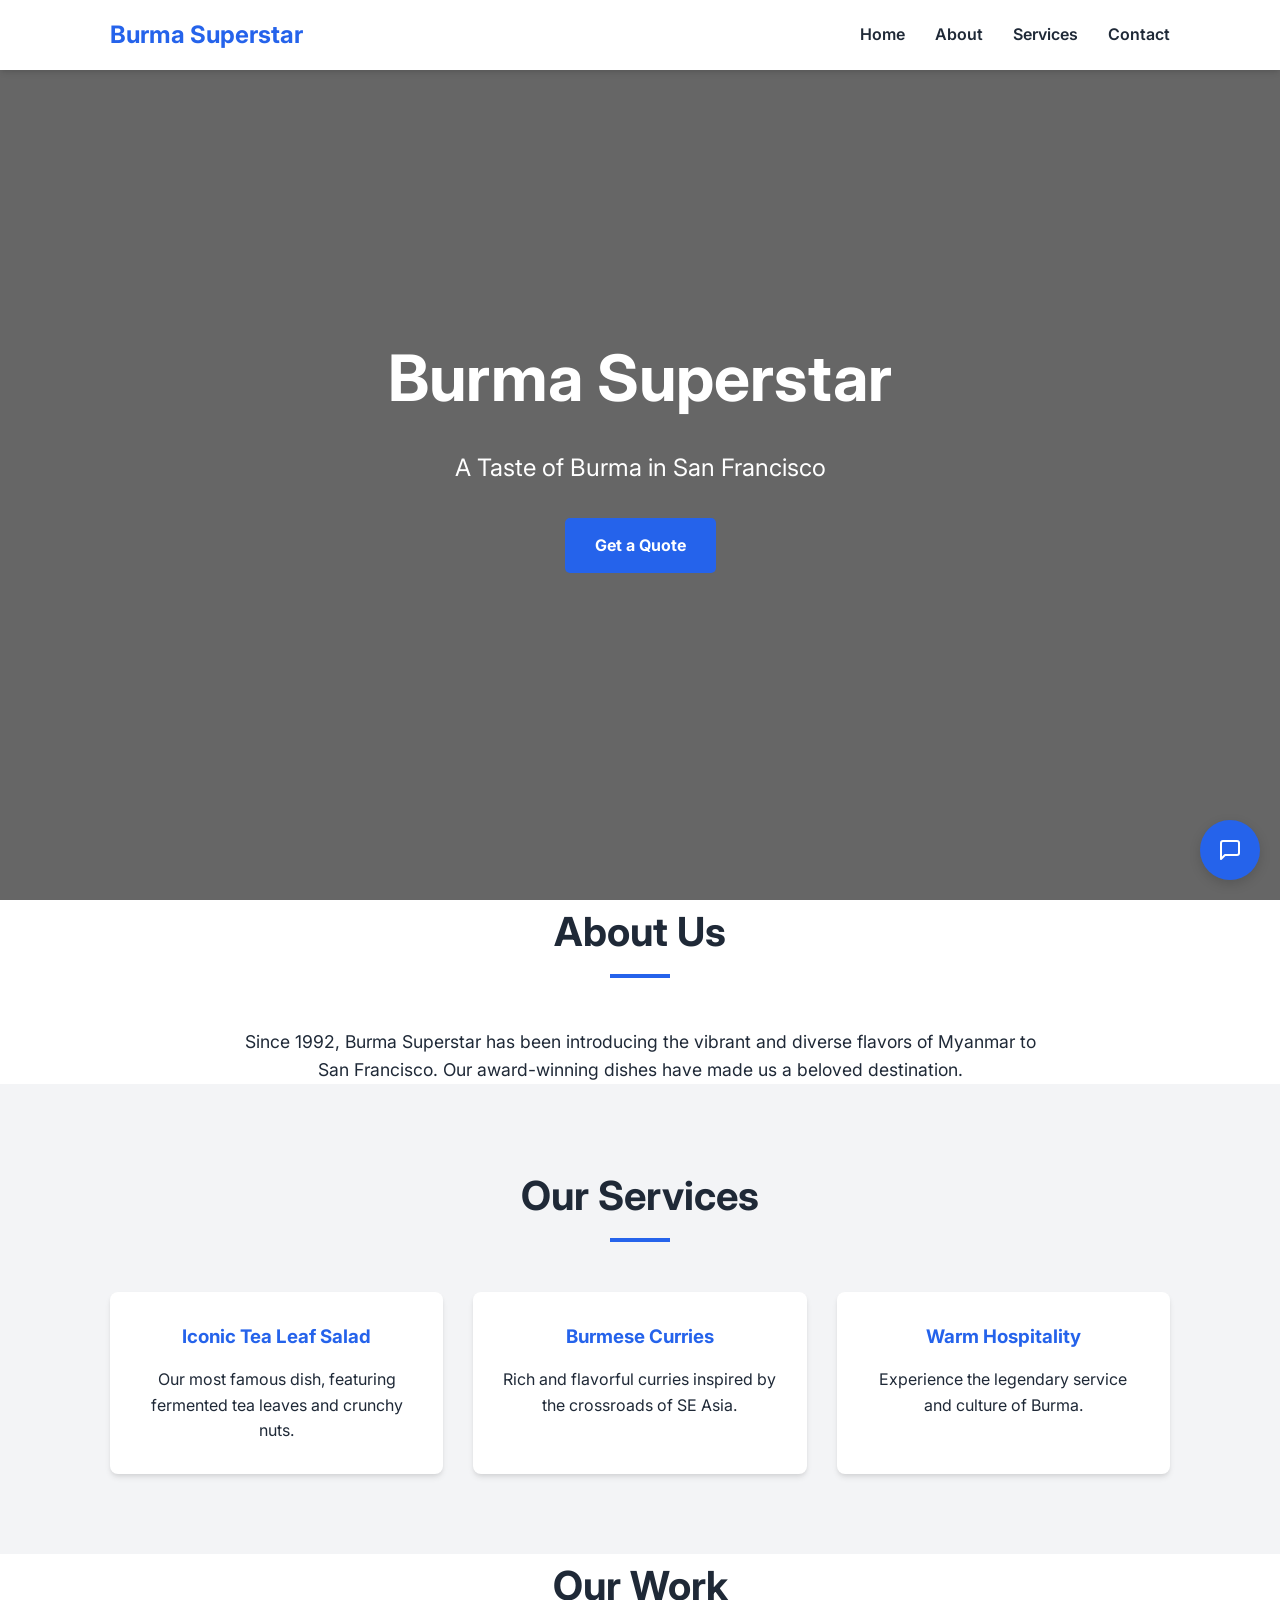
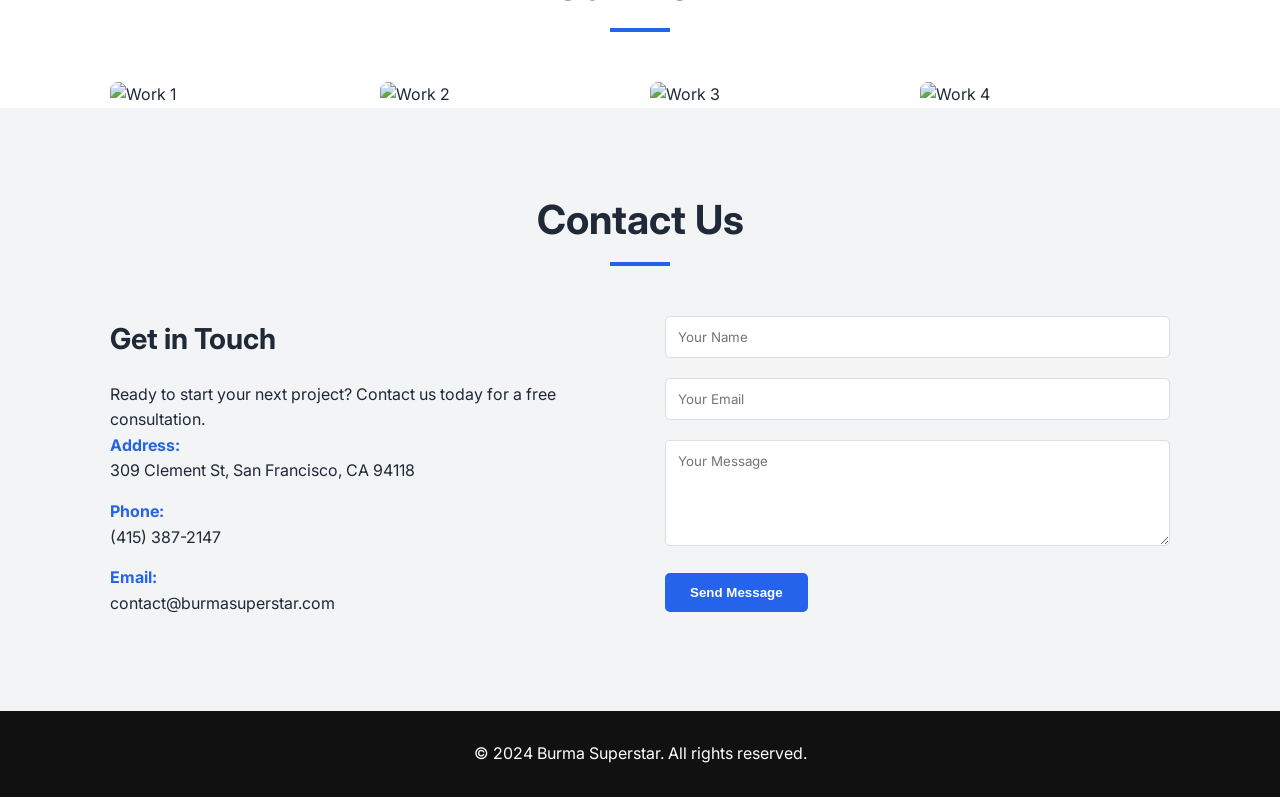
==== lead-demos/burma-superstar/index.html @ 4bf205c2 "Add Pindola agency website and lead demos" ====
<!DOCTYPE html>
<html lang="en">
<head>
    <meta charset="UTF-8">
    <meta name="viewport" content="width=device-width, initial-scale=1.0">
    <title>Burma Superstar - A Taste of Burma in San Francisco</title>
    <link rel="stylesheet" href="style.css">
    <link rel="preconnect" href="https://fonts.googleapis.com">
    <link rel="preconnect" href="https://fonts.gstatic.com" crossorigin>
    <link href="https://fonts.googleapis.com/css2?family=Inter:wght@400;600;700&display=swap" rel="stylesheet">
</head>
<body>
    <header>
        <nav class="container">
            <div class="logo">Burma Superstar</div>
            <ul>
                <li><a href="#hero">Home</a></li>
                <li><a href="#about">About</a></li>
                <li><a href="#services">Services</a></li>
                <li><a href="#contact">Contact</a></li>
            </ul>
        </nav>
    </header>

    <section id="hero" class="hero">
        <div class="hero-overlay"></div>
        <div class="hero-content container">
            <h1>Burma Superstar</h1>
            <p>A Taste of Burma in San Francisco</p>
            <a href="#contact" class="cta-button">Get a Quote</a>
        </div>
    </section>

    <section id="about" class="about container">
        <div class="section-header">
            <h2>About Us</h2>
            <div class="underline"></div>
        </div>
        <p>Since 1992, Burma Superstar has been introducing the vibrant and diverse flavors of Myanmar to San Francisco. Our award-winning dishes have made us a beloved destination.</p>
    </section>

    <section id="services" class="services bg-light">
        <div class="container">
            <div class="section-header">
                <h2>Our Services</h2>
                <div class="underline"></div>
            </div>
            <div class="services-grid">
                
                <div class="service-card">
                    <h3>Iconic Tea Leaf Salad</h3>
                    <p>Our most famous dish, featuring fermented tea leaves and crunchy nuts.</p>
                </div>
                <div class="service-card">
                    <h3>Burmese Curries</h3>
                    <p>Rich and flavorful curries inspired by the crossroads of SE Asia.</p>
                </div>
                <div class="service-card">
                    <h3>Warm Hospitality</h3>
                    <p>Experience the legendary service and culture of Burma.</p>
                </div>
            </div>
        </div>
    </section>

    <section id="gallery" class="gallery container">
        <div class="section-header">
            <h2>Our Work</h2>
            <div class="underline"></div>
        </div>
        <div class="gallery-grid">
            <div class="gallery-item"><img src="https://images.unsplash.com/photo-1521737711867-e3b97375f902?auto=format&fit=crop&w=400&q=80" alt="Work 1"></div>
            <div class="gallery-item"><img src="https://images.unsplash.com/photo-1497366216548-37526070297c?auto=format&fit=crop&w=400&q=80" alt="Work 2"></div>
            <div class="gallery-item"><img src="https://images.unsplash.com/photo-1497366811353-6870744d04b2?auto=format&fit=crop&w=400&q=80" alt="Work 3"></div>
            <div class="gallery-item"><img src="https://images.unsplash.com/photo-1556761175-b413da4baf72?auto=format&fit=crop&w=400&q=80" alt="Work 4"></div>
        </div>
    </section>

    <section id="contact" class="contact bg-light">
        <div class="container">
            <div class="section-header">
                <h2>Contact Us</h2>
                <div class="underline"></div>
            </div>
            <div class="contact-container">
                <div class="contact-info">
                    <h3>Get in Touch</h3>
                    <p>Ready to start your next project? Contact us today for a free consultation.</p>
                    <div class="info-item">
                        <strong>Address:</strong>
                        <span>309 Clement St, San Francisco, CA 94118</span>
                    </div>
                    <div class="info-item">
                        <strong>Phone:</strong>
                        <span>(415) 387-2147</span>
                    </div>
                    <div class="info-item">
                        <strong>Email:</strong>
                        <span>contact@burmasuperstar.com</span>
                    </div>
                </div>
                <form id="contact-form" class="contact-form">
                    <div class="form-group">
                        <input type="text" name="name" placeholder="Your Name" required>
                    </div>
                    <div class="form-group">
                        <input type="email" name="email" placeholder="Your Email" required>
                    </div>
                    <div class="form-group">
                        <textarea name="message" placeholder="Your Message" rows="5" required></textarea>
                    </div>
                    <button type="submit" class="submit-button">Send Message</button>
                </form>
            </div>
        </div>
    </section>

    <footer>
        <div class="container">
            <p>&copy; 2024 Burma Superstar. All rights reserved.</p>
        </div>
    </footer>

    <!-- AI Chat Widget placeholder -->
    <div id="ai-chat-widget"></div>
    <script src="chat-widget.js"></script>
    <script src="script.js"></script>
</body>
</html>
---- lead-demos/burma-superstar/style.css ----
:root {
    --primary-color: #2563eb;
    --secondary-color: #1e40af;
    --accent-color: #3b82f6;
    --text-color: #1f2937;
    --light-gray: #f3f4f6;
    --white: #ffffff;
    --shadow: 0 4px 6px -1px rgba(0, 0, 0, 0.1), 0 2px 4px -1px rgba(0, 0, 0, 0.06);
}

* {
    margin: 0;
    padding: 0;
    box-sizing: border-box;
}

body {
    font-family: 'Inter', sans-serif;
    line-height: 1.6;
    color: var(--text-color);
    scroll-behavior: smooth;
}

.container {
    max-width: 1100px;
    margin: 0 auto;
    padding: 0 20px;
}

.bg-light {
    background-color: var(--light-gray);
}

section {
    padding: 80px 0;
}

.section-header {
    text-align: center;
    margin-bottom: 50px;
}

.section-header h2 {
    font-size: 2.5rem;
    margin-bottom: 10px;
}

.underline {
    width: 60px;
    height: 4px;
    background-color: var(--primary-color);
    margin: 0 auto;
}

/* Header & Nav */
header {
    background: var(--white);
    box-shadow: var(--shadow);
    position: fixed;
    width: 100%;
    top: 0;
    z-index: 1000;
}

nav {
    display: flex;
    justify-content: space-between;
    align-items: center;
    height: 70px;
}

.logo {
    font-size: 1.5rem;
    font-weight: 700;
    color: var(--primary-color);
}

nav ul {
    display: flex;
    list-style: none;
}

nav ul li {
    margin-left: 30px;
}

nav ul li a {
    text-decoration: none;
    color: var(--text-color);
    font-weight: 600;
    transition: color 0.3s;
}

nav ul li a:hover {
    color: var(--primary-color);
}

/* Hero */
.hero {
    height: 100vh;
    background: url('https://images.unsplash.com/photo-1540189549336-e6e99c3679fe?auto=format&fit=crop&w=1920&q=80') no-repeat center center/cover;
    display: flex;
    align-items: center;
    justify-content: center;
    text-align: center;
    color: var(--white);
    position: relative;
}

.hero-overlay {
    position: absolute;
    top: 0;
    left: 0;
    width: 100%;
    height: 100%;
    background: rgba(0, 0, 0, 0.6);
}

.hero-content {
    position: relative;
    z-index: 1;
}

.hero-content h1 {
    font-size: 4rem;
    margin-bottom: 20px;
}

.hero-content p {
    font-size: 1.5rem;
    margin-bottom: 30px;
}

.cta-button {
    display: inline-block;
    background: var(--primary-color);
    color: var(--white);
    padding: 15px 30px;
    border-radius: 5px;
    text-decoration: none;
    font-weight: 700;
    transition: background 0.3s;
}

.cta-button:hover {
    background: var(--secondary-color);
}

/* About */
.about p {
    font-size: 1.1rem;
    text-align: center;
    max-width: 800px;
    margin: 0 auto;
}

/* Services */
.services-grid {
    display: grid;
    grid-template-columns: repeat(auto-fit, minmax(250px, 1fr));
    gap: 30px;
}

.service-card {
    background: var(--white);
    padding: 30px;
    border-radius: 8px;
    box-shadow: var(--shadow);
    text-align: center;
}

.service-card h3 {
    margin-bottom: 15px;
    color: var(--primary-color);
}

/* Gallery */
.gallery-grid {
    display: grid;
    grid-template-columns: repeat(auto-fit, minmax(200px, 1fr));
    gap: 20px;
}

.gallery-item img {
    width: 100%;
    height: 250px;
    object-fit: cover;
    border-radius: 8px;
    transition: transform 0.3s;
}

.gallery-item img:hover {
    transform: scale(1.05);
}

/* Contact */
.contact-container {
    display: grid;
    grid-template-columns: 1fr 1fr;
    gap: 50px;
}

.contact-info h3 {
    font-size: 1.8rem;
    margin-bottom: 20px;
}

.info-item {
    margin-bottom: 15px;
}

.info-item strong {
    display: block;
    color: var(--primary-color);
}

.contact-form .form-group {
    margin-bottom: 20px;
}

.contact-form input, .contact-form textarea {
    width: 100%;
    padding: 12px;
    border: 1px solid #ddd;
    border-radius: 5px;
    font-family: inherit;
}

.submit-button {
    background: var(--primary-color);
    color: var(--white);
    padding: 12px 25px;
    border: none;
    border-radius: 5px;
    font-weight: 700;
    cursor: pointer;
    transition: background 0.3s;
}

.submit-button:hover {
    background: var(--secondary-color);
}

/* Footer */
footer {
    background: #111;
    color: #fff;
    padding: 30px 0;
    text-align: center;
}

/* Responsive */
@media (max-width: 768px) {
    .hero-content h1 {
        font-size: 2.5rem;
    }
    
    .contact-container {
        grid-template-columns: 1fr;
    }
    
    nav ul {
        display: none; /* Simple for now, could add a burger menu */
    }
}
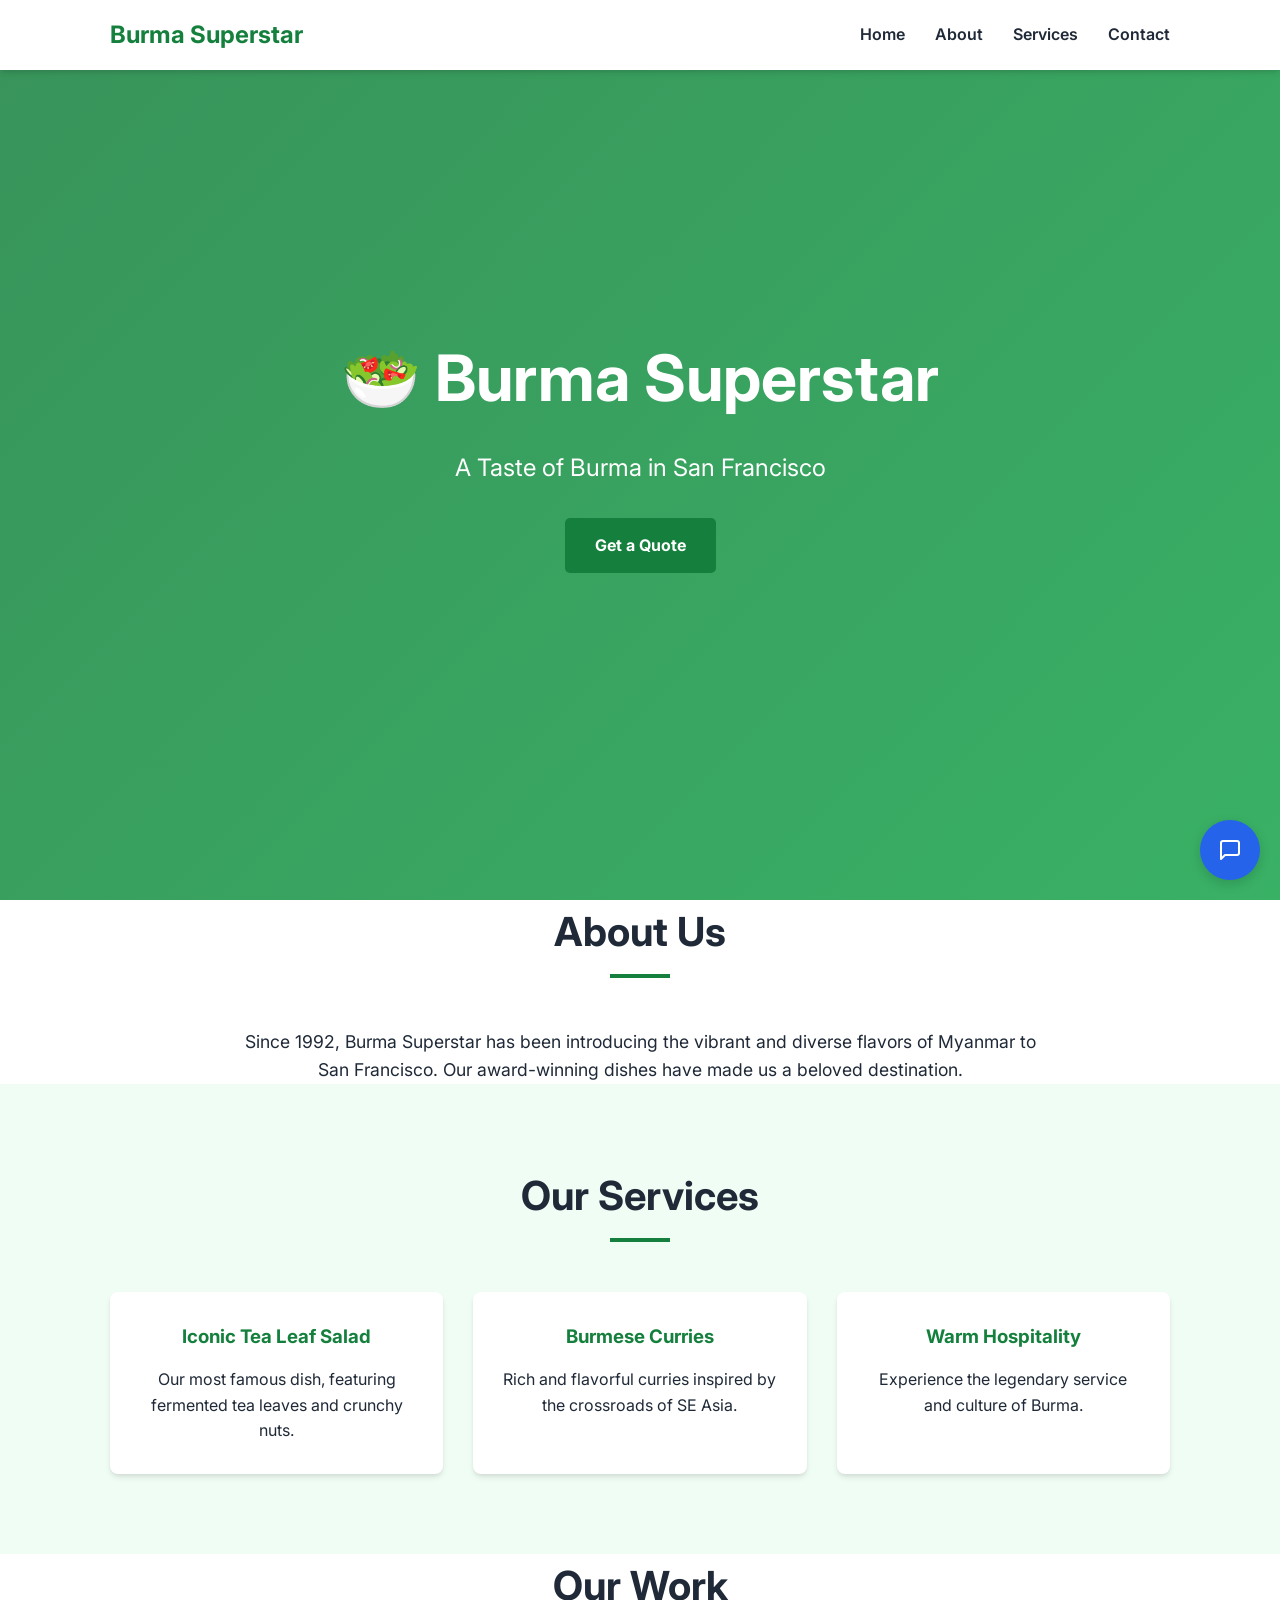
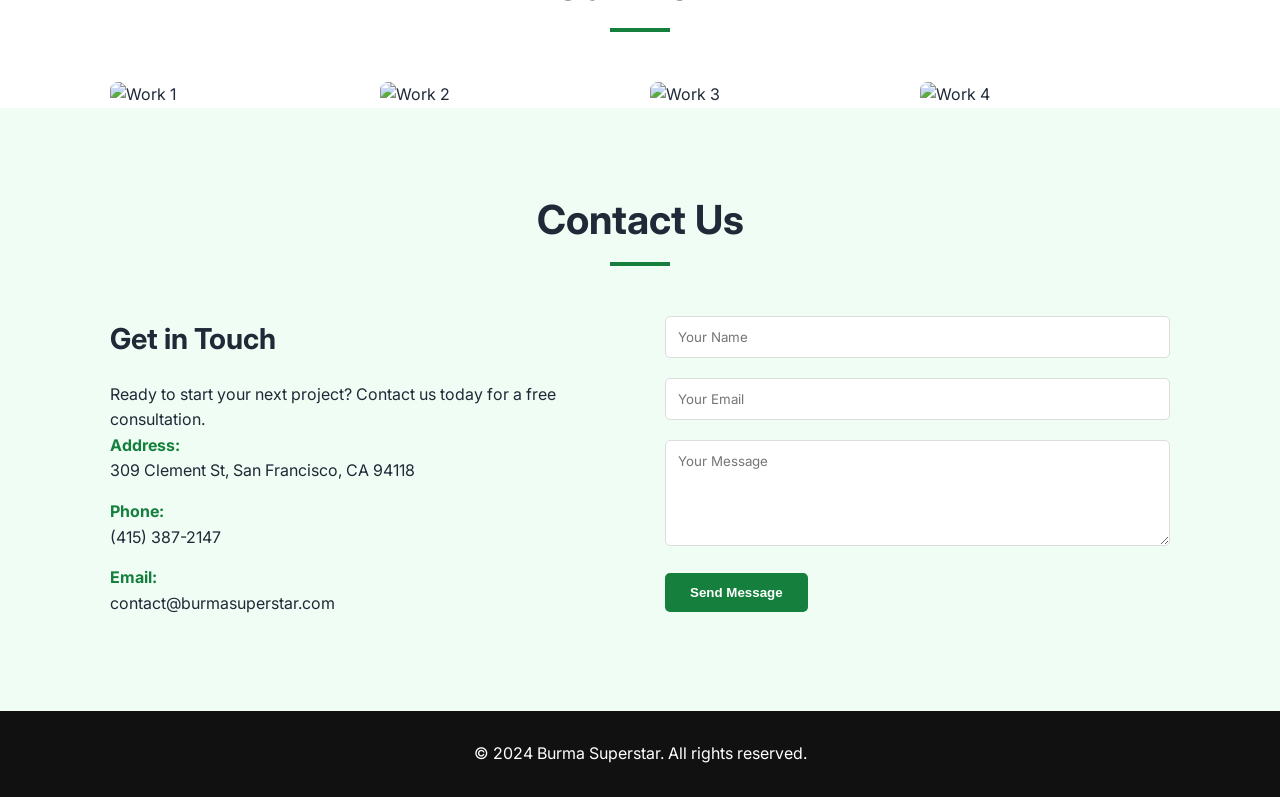
==== commit f3c888d1: "Complete redesign of Pindola agency site and all 12 lead demos with business-appropriate themes and " ====
--- a/lead-demos/burma-superstar/index.html
+++ b/lead-demos/burma-superstar/index.html
@@ -25,7 +25,7 @@
     <section id="hero" class="hero">
         <div class="hero-overlay"></div>
         <div class="hero-content container">
-            <h1>Burma Superstar</h1>
+            <h1>🥗 Burma Superstar</h1>
             <p>A Taste of Burma in San Francisco</p>
             <a href="#contact" class="cta-button">Get a Quote</a>
         </div>
--- a/lead-demos/burma-superstar/style.css
+++ b/lead-demos/burma-superstar/style.css
@@ -1,9 +1,9 @@
 :root {
-    --primary-color: #2563eb;
-    --secondary-color: #1e40af;
-    --accent-color: #3b82f6;
+    --primary-color: #15803d;
+    --secondary-color: #14532d;
+    --accent-color: #15803d;
     --text-color: #1f2937;
-    --light-gray: #f3f4f6;
+    --light-gray: #f0fdf4;
     --white: #ffffff;
     --shadow: 0 4px 6px -1px rgba(0, 0, 0, 0.1), 0 2px 4px -1px rgba(0, 0, 0, 0.06);
 }
@@ -113,7 +113,7 @@
     left: 0;
     width: 100%;
     height: 100%;
-    background: rgba(0, 0, 0, 0.6);
+    background: linear-gradient(135deg, #15803d, #16a34a); opacity: 0.85;
 }
 
 .hero-content {
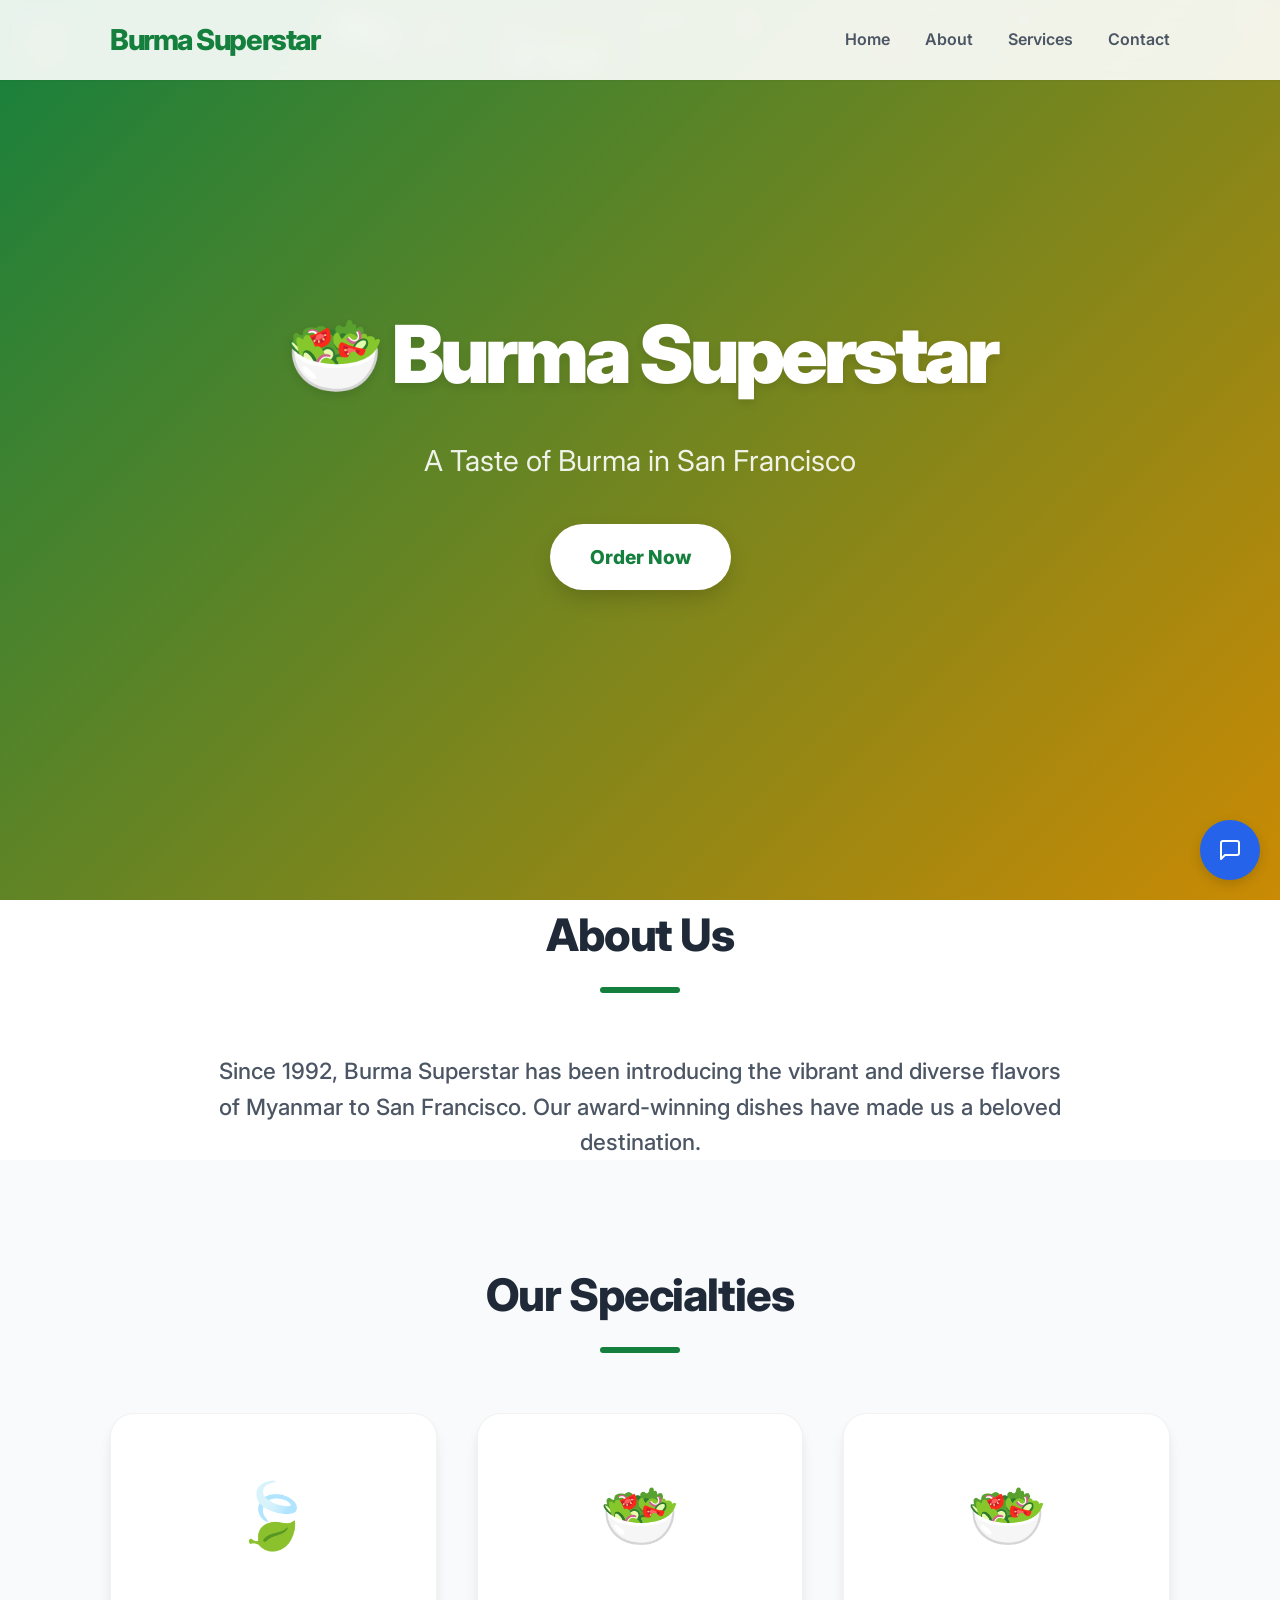
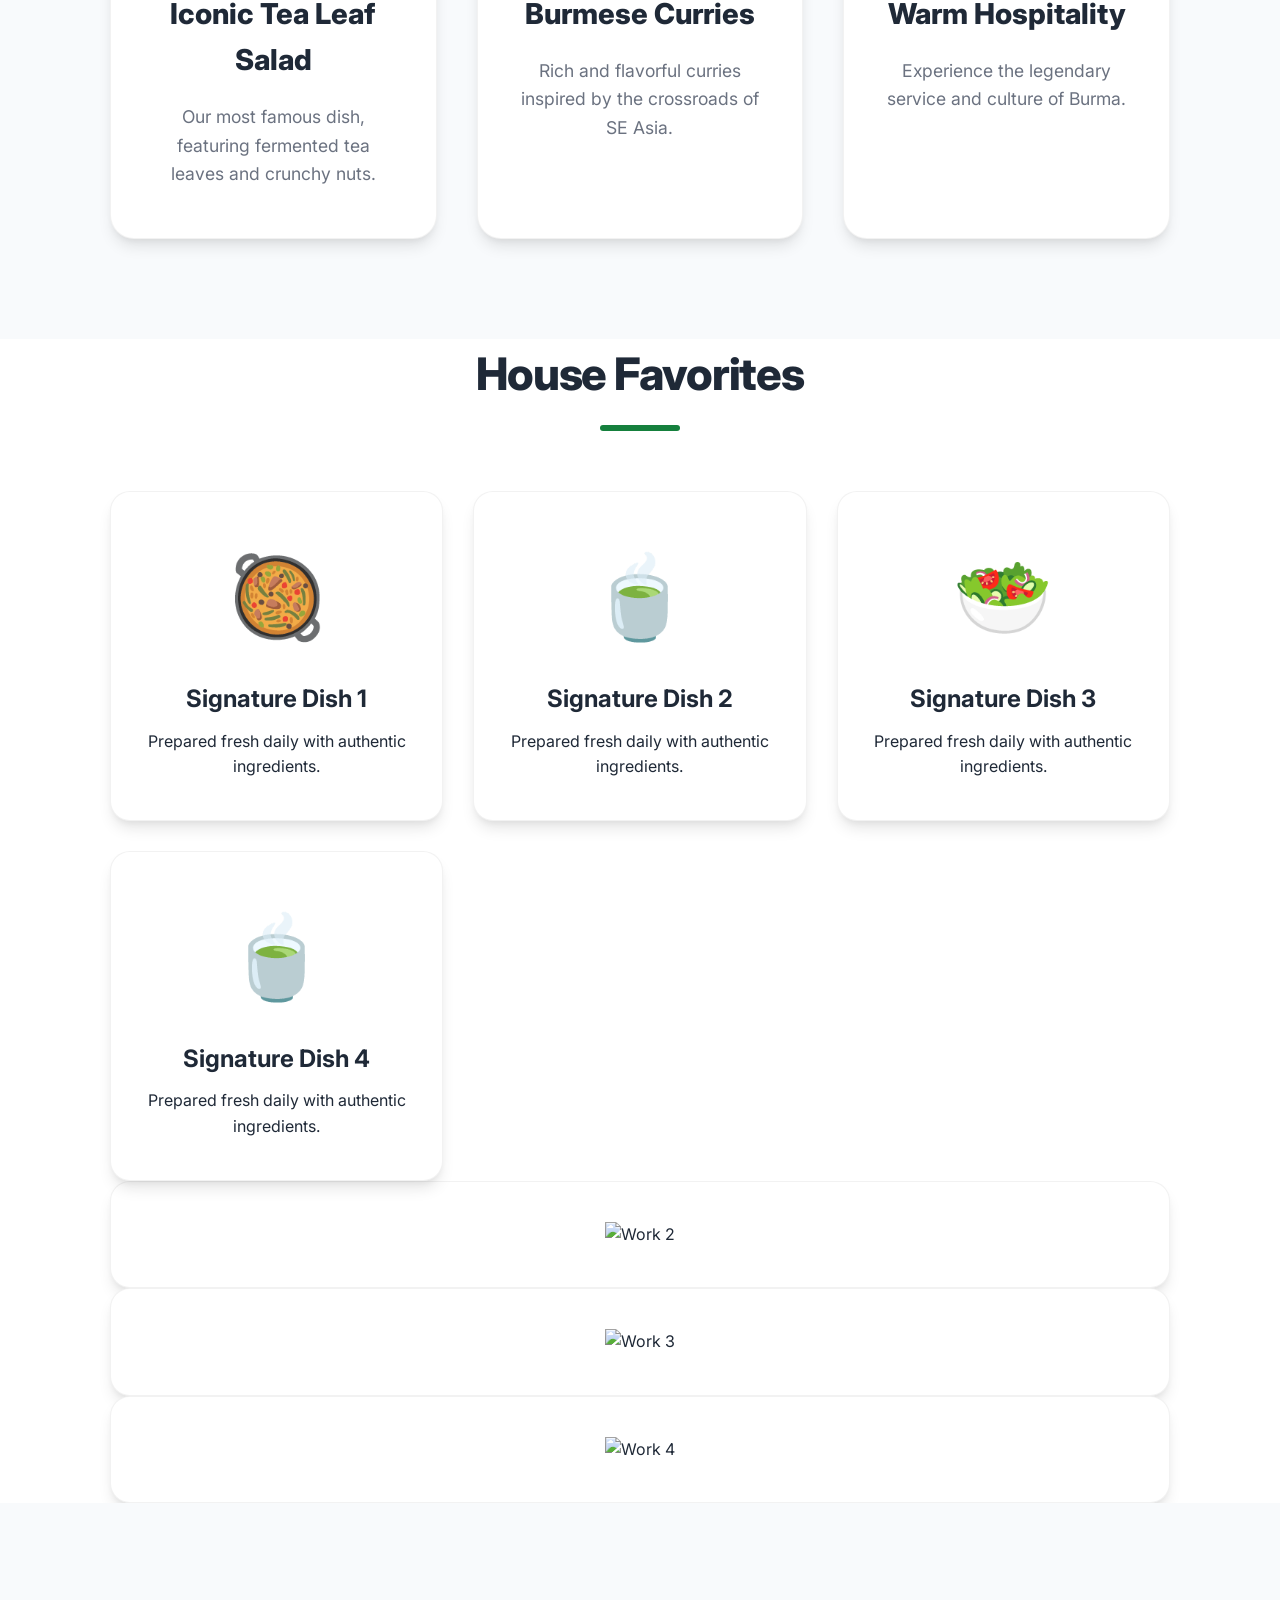
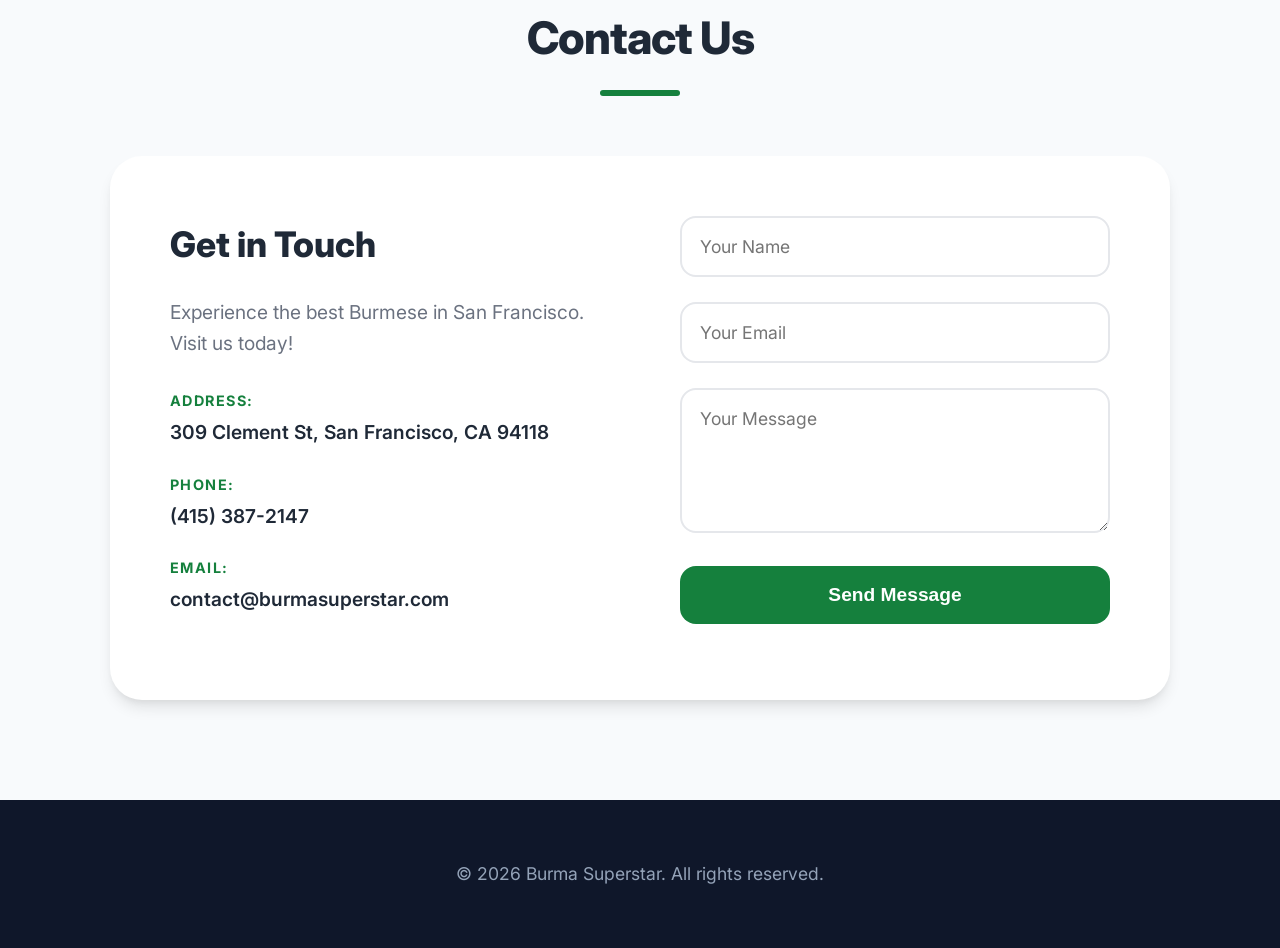
==== commit 4adf08d8: "Deep visual redesign of all 12 lead demos and polish of Pindola agency site" ====
--- a/lead-demos/burma-superstar/index.html
+++ b/lead-demos/burma-superstar/index.html
@@ -22,12 +22,12 @@
         </nav>
     </header>
 
-    <section id="hero" class="hero">
-        <div class="hero-overlay"></div>
+    <section id="hero" class="hero"><div class="floating-emojis"><span class="floating-emoji" style="left: 26%; animation-delay: -1s; animation-duration: 18s; font-size: 2.3135529219743183rem;">🍚</span><span class="floating-emoji" style="left: 42%; animation-delay: -8s; animation-duration: 10s; font-size: 3.598716972448259rem;">🥗</span><span class="floating-emoji" style="left: 57%; animation-delay: -4s; animation-duration: 14s; font-size: 1.4907224651662787rem;">🍵</span><span class="floating-emoji" style="left: 67%; animation-delay: -8s; animation-duration: 10s; font-size: 3.2918644303598854rem;">🥘</span><span class="floating-emoji" style="left: 28%; animation-delay: -4s; animation-duration: 16s; font-size: 2.850293403845755rem;">🍵</span><span class="floating-emoji" style="left: 1%; animation-delay: -7s; animation-duration: 18s; font-size: 3.2976596823254964rem;">🥘</span><span class="floating-emoji" style="left: 52%; animation-delay: -3s; animation-duration: 12s; font-size: 1.229990524091917rem;">🥗</span><span class="floating-emoji" style="left: 72%; animation-delay: -15s; animation-duration: 12s; font-size: 1.0854636293690958rem;">🍵</span><span class="floating-emoji" style="left: 25%; animation-delay: -1s; animation-duration: 10s; font-size: 2.042964510809762rem;">🍵</span><span class="floating-emoji" style="left: 79%; animation-delay: -12s; animation-duration: 20s; font-size: 1.2784212547159424rem;">🥗</span><span class="floating-emoji" style="left: 28%; animation-delay: -14s; animation-duration: 17s; font-size: 1.6499910916488592rem;">🥗</span><span class="floating-emoji" style="left: 97%; animation-delay: -10s; animation-duration: 14s; font-size: 1.0943876588358403rem;">🍵</span><span class="floating-emoji" style="left: 32%; animation-delay: -10s; animation-duration: 20s; font-size: 2.5255681476484675rem;">🥘</span><span class="floating-emoji" style="left: 38%; animation-delay: -13s; animation-duration: 18s; font-size: 3.5356898951483196rem;">🍵</span><span class="floating-emoji" style="left: 50%; animation-delay: -12s; animation-duration: 12s; font-size: 1.383091128853768rem;">🥗</span></div>
+        
         <div class="hero-content container">
             <h1>🥗 Burma Superstar</h1>
             <p>A Taste of Burma in San Francisco</p>
-            <a href="#contact" class="cta-button">Get a Quote</a>
+            <a href="#contact" class="cta-button">Order Now</a>
         </div>
     </section>
 
@@ -42,20 +42,20 @@
     <section id="services" class="services bg-light">
         <div class="container">
             <div class="section-header">
-                <h2>Our Services</h2>
+                <h2>Our Specialties</h2>
                 <div class="underline"></div>
             </div>
             <div class="services-grid">
                 
-                <div class="service-card">
+                <div class="service-card"><span class="card-emoji">🍃</span>
                     <h3>Iconic Tea Leaf Salad</h3>
                     <p>Our most famous dish, featuring fermented tea leaves and crunchy nuts.</p>
                 </div>
-                <div class="service-card">
+                <div class="service-card"><span class="card-emoji">🥗</span>
                     <h3>Burmese Curries</h3>
                     <p>Rich and flavorful curries inspired by the crossroads of SE Asia.</p>
                 </div>
-                <div class="service-card">
+                <div class="service-card"><span class="card-emoji">🥗</span>
                     <h3>Warm Hospitality</h3>
                     <p>Experience the legendary service and culture of Burma.</p>
                 </div>
@@ -65,11 +65,31 @@
 
     <section id="gallery" class="gallery container">
         <div class="section-header">
-            <h2>Our Work</h2>
+            <h2>House Favorites</h2>
             <div class="underline"></div>
         </div>
         <div class="gallery-grid">
-            <div class="gallery-item"><img src="https://images.unsplash.com/photo-1521737711867-e3b97375f902?auto=format&fit=crop&w=400&q=80" alt="Work 1"></div>
+                <div class="gallery-item">
+                    <span class="item-emoji">🥘</span>
+                    <h4>Signature Dish 1</h4>
+                    <p>Prepared fresh daily with authentic ingredients.</p>
+                </div>
+                <div class="gallery-item">
+                    <span class="item-emoji">🍵</span>
+                    <h4>Signature Dish 2</h4>
+                    <p>Prepared fresh daily with authentic ingredients.</p>
+                </div>
+                <div class="gallery-item">
+                    <span class="item-emoji">🥗</span>
+                    <h4>Signature Dish 3</h4>
+                    <p>Prepared fresh daily with authentic ingredients.</p>
+                </div>
+                <div class="gallery-item">
+                    <span class="item-emoji">🍵</span>
+                    <h4>Signature Dish 4</h4>
+                    <p>Prepared fresh daily with authentic ingredients.</p>
+                </div>
+        </div>
             <div class="gallery-item"><img src="https://images.unsplash.com/photo-1497366216548-37526070297c?auto=format&fit=crop&w=400&q=80" alt="Work 2"></div>
             <div class="gallery-item"><img src="https://images.unsplash.com/photo-1497366811353-6870744d04b2?auto=format&fit=crop&w=400&q=80" alt="Work 3"></div>
             <div class="gallery-item"><img src="https://images.unsplash.com/photo-1556761175-b413da4baf72?auto=format&fit=crop&w=400&q=80" alt="Work 4"></div>
@@ -85,7 +105,7 @@
             <div class="contact-container">
                 <div class="contact-info">
                     <h3>Get in Touch</h3>
-                    <p>Ready to start your next project? Contact us today for a free consultation.</p>
+                    <p>Experience the best Burmese in San Francisco. Visit us today!</p>
                     <div class="info-item">
                         <strong>Address:</strong>
                         <span>309 Clement St, San Francisco, CA 94118</span>
@@ -117,7 +137,7 @@
 
     <footer>
         <div class="container">
-            <p>&copy; 2024 Burma Superstar. All rights reserved.</p>
+            <p>&copy; 2026 Burma Superstar. All rights reserved.</p>
         </div>
     </footer>
 
--- a/lead-demos/burma-superstar/style.css
+++ b/lead-demos/burma-superstar/style.css
@@ -1,11 +1,13 @@
+
 :root {
     --primary-color: #15803d;
     --secondary-color: #14532d;
     --accent-color: #15803d;
     --text-color: #1f2937;
-    --light-gray: #f0fdf4;
+    --light-gray: #f8fafc;
     --white: #ffffff;
-    --shadow: 0 4px 6px -1px rgba(0, 0, 0, 0.1), 0 2px 4px -1px rgba(0, 0, 0, 0.06);
+    --hero-bg: linear-gradient(135deg, #15803d, #ca8a04);
+    --shadow: 0 10px 15px -3px rgba(0, 0, 0, 0.1), 0 4px 6px -2px rgba(0, 0, 0, 0.05);
 }
 
 * {
@@ -19,6 +21,7 @@
     line-height: 1.6;
     color: var(--text-color);
     scroll-behavior: smooth;
+    overflow-x: hidden;
 }
 
 .container {
@@ -32,30 +35,34 @@
 }
 
 section {
-    padding: 80px 0;
+    padding: 100px 0;
 }
 
 .section-header {
     text-align: center;
-    margin-bottom: 50px;
+    margin-bottom: 60px;
 }
 
 .section-header h2 {
-    font-size: 2.5rem;
-    margin-bottom: 10px;
+    font-size: 2.8rem;
+    margin-bottom: 15px;
+    font-weight: 800;
+    letter-spacing: -0.025em;
 }
 
 .underline {
-    width: 60px;
-    height: 4px;
+    width: 80px;
+    height: 6px;
     background-color: var(--primary-color);
     margin: 0 auto;
+    border-radius: 3px;
 }
 
 /* Header & Nav */
 header {
-    background: var(--white);
-    box-shadow: var(--shadow);
+    background: rgba(255, 255, 255, 0.9);
+    backdrop-filter: blur(10px);
+    box-shadow: 0 1px 2px 0 rgba(0, 0, 0, 0.05);
     position: fixed;
     width: 100%;
     top: 0;
@@ -66,13 +73,14 @@
     display: flex;
     justify-content: space-between;
     align-items: center;
-    height: 70px;
+    height: 80px;
 }
 
 .logo {
-    font-size: 1.5rem;
-    font-weight: 700;
+    font-size: 1.8rem;
+    font-weight: 800;
     color: var(--primary-color);
+    letter-spacing: -0.05em;
 }
 
 nav ul {
@@ -81,14 +89,14 @@
 }
 
 nav ul li {
-    margin-left: 30px;
+    margin-left: 35px;
 }
 
 nav ul li a {
     text-decoration: none;
-    color: var(--text-color);
+    color: #4b5563;
     font-weight: 600;
-    transition: color 0.3s;
+    transition: all 0.3s;
 }
 
 nav ul li a:hover {
@@ -98,168 +106,272 @@
 /* Hero */
 .hero {
     height: 100vh;
-    background: url('https://images.unsplash.com/photo-1540189549336-e6e99c3679fe?auto=format&fit=crop&w=1920&q=80') no-repeat center center/cover;
+    background: var(--hero-bg);
     display: flex;
     align-items: center;
     justify-content: center;
     text-align: center;
     color: var(--white);
     position: relative;
-}
-
-.hero-overlay {
+    padding-top: 80px;
+}
+
+.hero-content {
+    position: relative;
+    z-index: 2;
+}
+
+.hero-content h1 {
+    font-size: 5rem;
+    margin-bottom: 20px;
+    font-weight: 900;
+    letter-spacing: -0.05em;
+    text-shadow: 0 4px 10px rgba(0,0,0,0.1);
+}
+
+.hero-content p {
+    font-size: 1.8rem;
+    margin-bottom: 40px;
+    opacity: 0.9;
+    max-width: 800px;
+    margin-left: auto;
+    margin-right: auto;
+}
+
+.floating-emojis {
     position: absolute;
     top: 0;
     left: 0;
     width: 100%;
     height: 100%;
-    background: linear-gradient(135deg, #15803d, #16a34a); opacity: 0.85;
-}
-
-.hero-content {
-    position: relative;
+    overflow: hidden;
     z-index: 1;
-}
-
-.hero-content h1 {
-    font-size: 4rem;
-    margin-bottom: 20px;
-}
-
-.hero-content p {
-    font-size: 1.5rem;
-    margin-bottom: 30px;
+    pointer-events: none;
+}
+
+.floating-emoji {
+    position: absolute;
+    font-size: 3rem;
+    opacity: 0.2;
+    animation: float 15s infinite linear;
+}
+
+@keyframes float {
+    0% { transform: translateY(110vh) rotate(0deg); }
+    100% { transform: translateY(-20vh) rotate(360deg); }
 }
 
 .cta-button {
     display: inline-block;
-    background: var(--primary-color);
-    color: var(--white);
-    padding: 15px 30px;
-    border-radius: 5px;
+    background: var(--white);
+    color: var(--primary-color);
+    padding: 18px 40px;
+    border-radius: 50px;
     text-decoration: none;
-    font-weight: 700;
-    transition: background 0.3s;
+    font-weight: 800;
+    font-size: 1.2rem;
+    transition: all 0.3s;
+    box-shadow: 0 10px 25px -5px rgba(0, 0, 0, 0.2);
 }
 
 .cta-button:hover {
-    background: var(--secondary-color);
+    transform: translateY(-5px);
+    box-shadow: 0 20px 30px -10px rgba(0, 0, 0, 0.3);
+    background: var(--light-gray);
 }
 
 /* About */
 .about p {
-    font-size: 1.1rem;
-    text-align: center;
-    max-width: 800px;
+    font-size: 1.4rem;
+    text-align: center;
+    max-width: 850px;
     margin: 0 auto;
-}
-
-/* Services */
+    color: #4b5563;
+    font-weight: 500;
+}
+
+/* Specialties */
 .services-grid {
     display: grid;
-    grid-template-columns: repeat(auto-fit, minmax(250px, 1fr));
-    gap: 30px;
+    grid-template-columns: repeat(auto-fit, minmax(300px, 1fr));
+    gap: 40px;
 }
 
 .service-card {
     background: var(--white);
-    padding: 30px;
-    border-radius: 8px;
+    padding: 50px 40px;
+    border-radius: 24px;
     box-shadow: var(--shadow);
     text-align: center;
+    transition: all 0.3s;
+    border: 1px solid rgba(0,0,0,0.05);
+}
+
+.service-card:hover {
+    transform: translateY(-10px);
+    box-shadow: 0 25px 50px -12px rgba(0, 0, 0, 0.15);
+}
+
+.card-emoji {
+    font-size: 4rem;
+    margin-bottom: 25px;
+    display: block;
 }
 
 .service-card h3 {
-    margin-bottom: 15px;
-    color: var(--primary-color);
-}
-
-/* Gallery */
+    font-size: 1.8rem;
+    margin-bottom: 20px;
+    color: var(--text-color);
+    font-weight: 800;
+}
+
+.service-card p {
+    font-size: 1.1rem;
+    color: #6b7280;
+}
+
+/* Menu Highlights */
 .gallery-grid {
     display: grid;
-    grid-template-columns: repeat(auto-fit, minmax(200px, 1fr));
-    gap: 20px;
-}
-
-.gallery-item img {
-    width: 100%;
-    height: 250px;
-    object-fit: cover;
-    border-radius: 8px;
-    transition: transform 0.3s;
-}
-
-.gallery-item img:hover {
-    transform: scale(1.05);
+    grid-template-columns: repeat(auto-fit, minmax(280px, 1fr));
+    gap: 30px;
+}
+
+.gallery-item {
+    background: var(--white);
+    border-radius: 20px;
+    overflow: hidden;
+    box-shadow: var(--shadow);
+    text-align: center;
+    padding: 40px 20px;
+    border: 1px solid rgba(0,0,0,0.05);
+}
+
+.item-emoji {
+    font-size: 5rem;
+    margin-bottom: 20px;
+    display: block;
+}
+
+.gallery-item h4 {
+    font-size: 1.5rem;
+    font-weight: 700;
+    margin-bottom: 10px;
 }
 
 /* Contact */
 .contact-container {
     display: grid;
     grid-template-columns: 1fr 1fr;
-    gap: 50px;
+    gap: 80px;
+    background: var(--white);
+    padding: 60px;
+    border-radius: 32px;
+    box-shadow: var(--shadow);
 }
 
 .contact-info h3 {
-    font-size: 1.8rem;
-    margin-bottom: 20px;
+    font-size: 2.2rem;
+    margin-bottom: 25px;
+    font-weight: 800;
+}
+
+.contact-info p {
+    font-size: 1.2rem;
+    color: #6b7280;
+    margin-bottom: 30px;
 }
 
 .info-item {
-    margin-bottom: 15px;
+    margin-bottom: 25px;
+    display: flex;
+    flex-direction: column;
 }
 
 .info-item strong {
-    display: block;
+    font-size: 0.9rem;
+    text-transform: uppercase;
+    letter-spacing: 0.1em;
     color: var(--primary-color);
+    margin-bottom: 5px;
+}
+
+.info-item span {
+    font-size: 1.2rem;
+    font-weight: 600;
+    color: var(--text-color);
 }
 
 .contact-form .form-group {
-    margin-bottom: 20px;
+    margin-bottom: 25px;
 }
 
 .contact-form input, .contact-form textarea {
     width: 100%;
-    padding: 12px;
-    border: 1px solid #ddd;
-    border-radius: 5px;
+    padding: 18px;
+    border: 2px solid #e5e7eb;
+    border-radius: 16px;
     font-family: inherit;
+    font-size: 1.1rem;
+    transition: border-color 0.3s;
+}
+
+.contact-form input:focus, .contact-form textarea:focus {
+    outline: none;
+    border-color: var(--primary-color);
 }
 
 .submit-button {
     background: var(--primary-color);
     color: var(--white);
-    padding: 12px 25px;
+    padding: 18px 40px;
     border: none;
-    border-radius: 5px;
-    font-weight: 700;
+    border-radius: 16px;
+    font-weight: 800;
+    font-size: 1.2rem;
     cursor: pointer;
-    transition: background 0.3s;
+    transition: all 0.3s;
+    width: 100%;
 }
 
 .submit-button:hover {
-    background: var(--secondary-color);
+    transform: translateY(-3px);
+    box-shadow: 0 10px 20px -5px rgba(0, 0, 0, 0.2);
+    filter: brightness(1.1);
 }
 
 /* Footer */
 footer {
-    background: #111;
-    color: #fff;
-    padding: 30px 0;
-    text-align: center;
+    background: #0f172a;
+    color: #94a3b8;
+    padding: 60px 0;
+    text-align: center;
+}
+
+footer p {
+    font-size: 1.1rem;
 }
 
 /* Responsive */
-@media (max-width: 768px) {
-    .hero-content h1 {
-        font-size: 2.5rem;
-    }
-    
+@media (max-width: 968px) {
     .contact-container {
         grid-template-columns: 1fr;
-    }
-    
+        padding: 40px 20px;
+        gap: 40px;
+    }
+    .hero-content h1 {
+        font-size: 3.5rem;
+    }
+}
+
+@media (max-width: 640px) {
+    .hero-content h1 {
+        font-size: 2.8rem;
+    }
     nav ul {
-        display: none; /* Simple for now, could add a burger menu */
-    }
-}
+        display: none;
+    }
+    section {
+        padding: 60px 0;
+    }
+}
